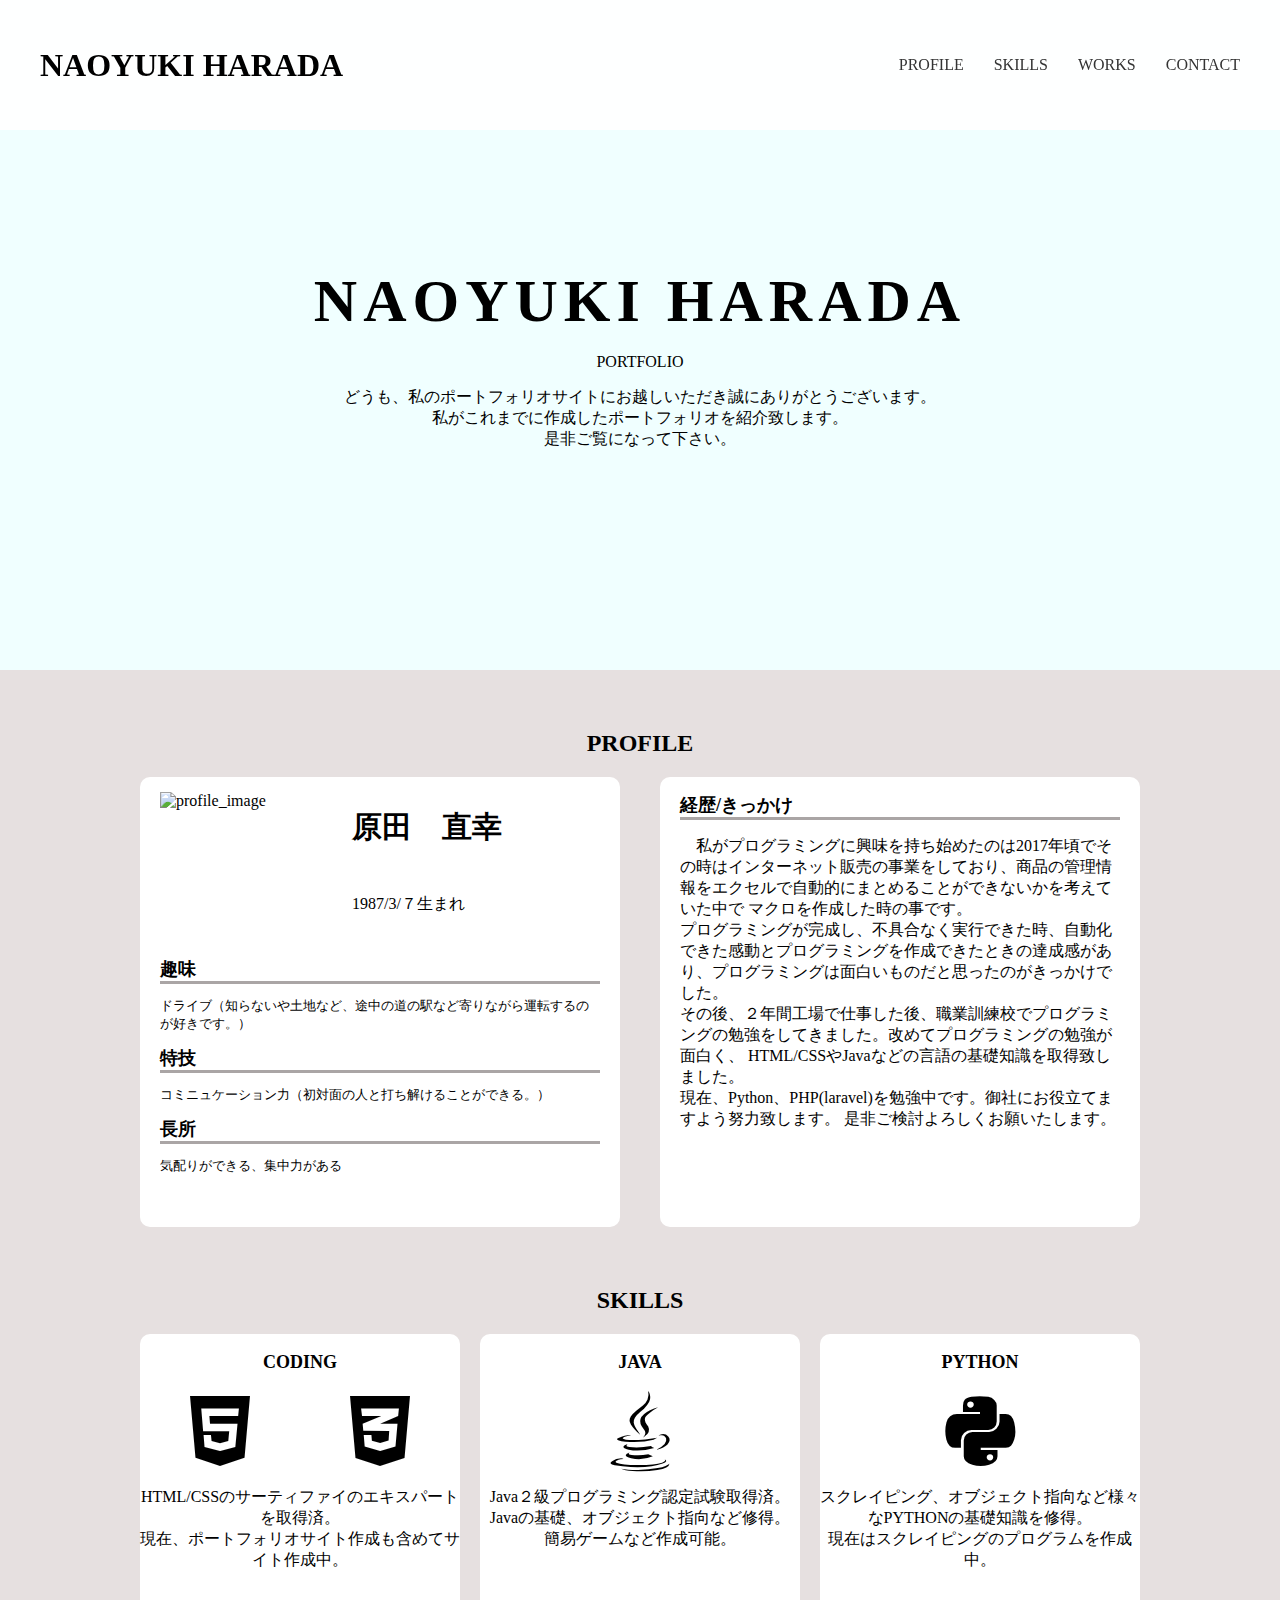
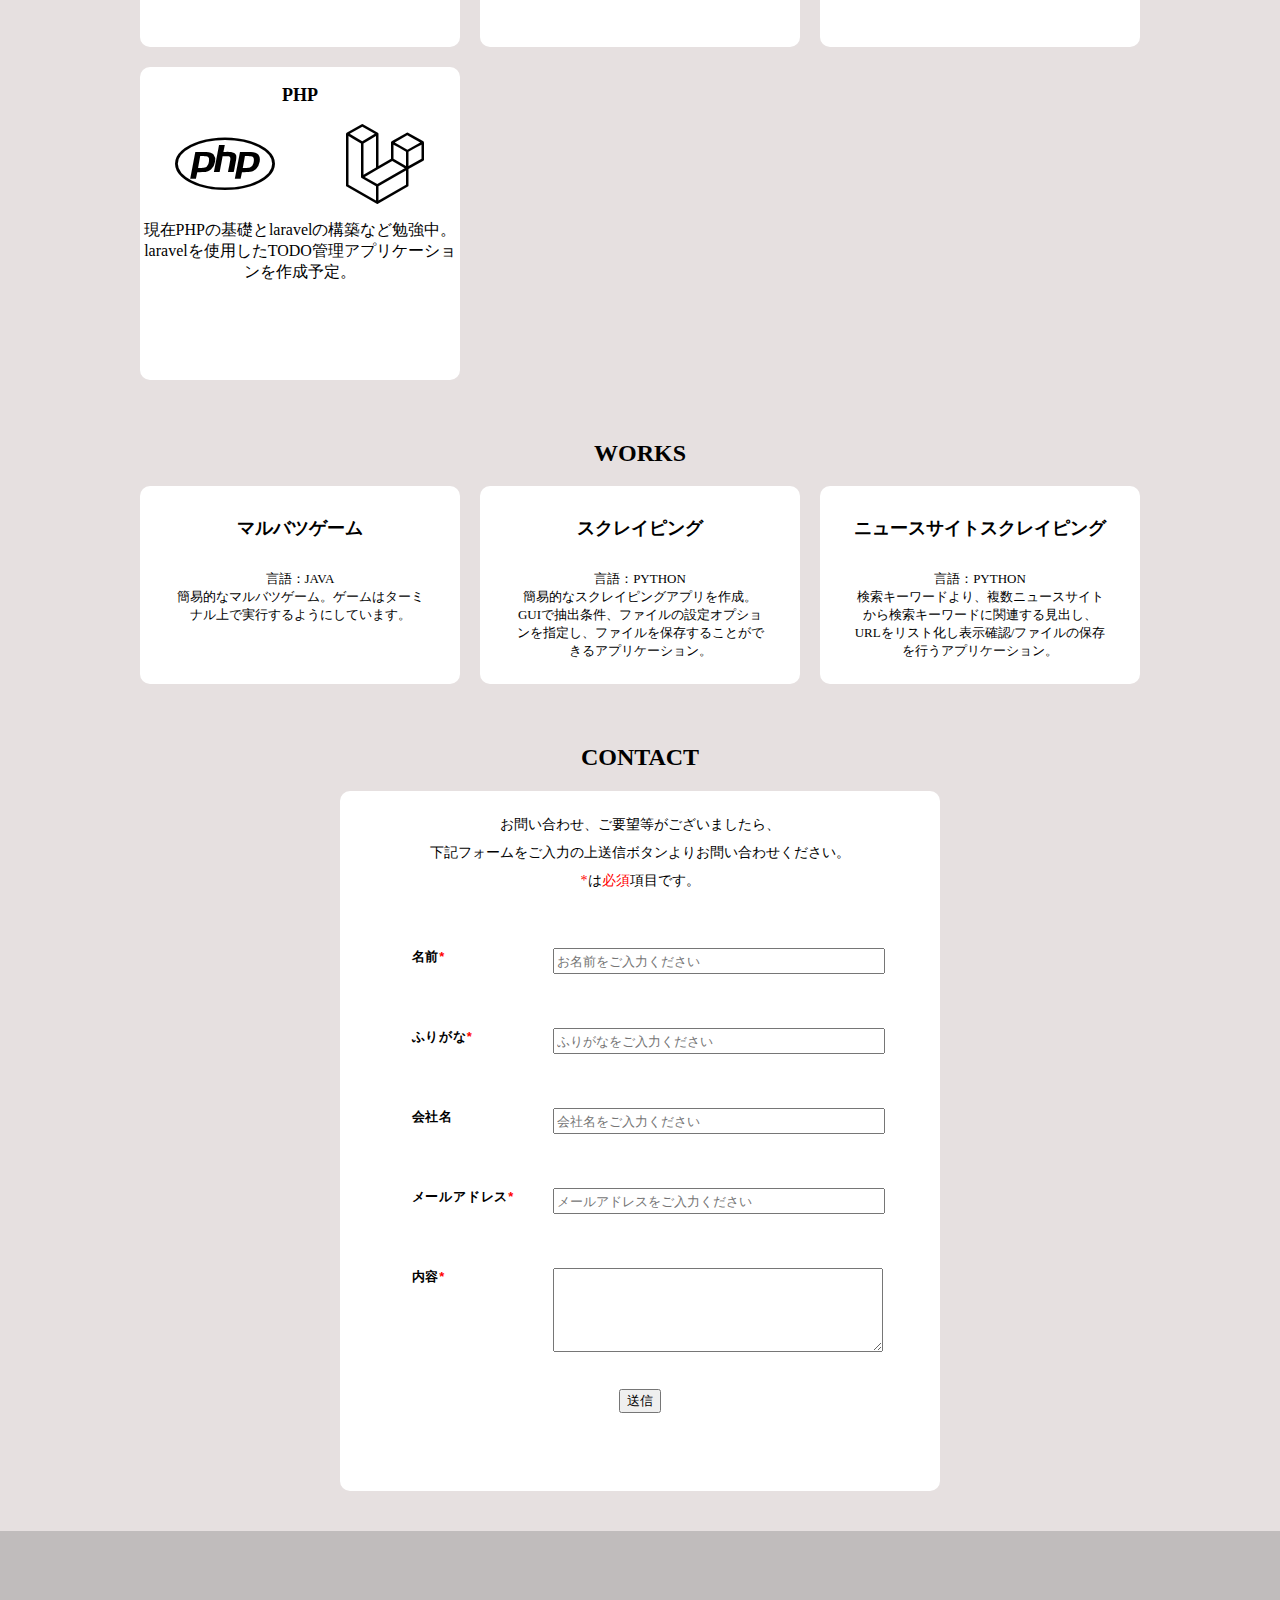
==== index.html @ 28e5f200 "first commit" ====
<!DOCTYPE html>
<html>
<head>
    <meta charset="utf-8">
    <meta name="viewport" content="width=device-width,initial-scale=1">
    <title>NOYUKI HARADA's PORTFOLIO</title>
    <link href="style.css" media="all" rel="stylesheet" type="text/css" />
    <link rel="stylesheet" href="https://use.fontawesome.com/releases/v5.12.1/css/all.css">

</head>
<body>


    <header>
        <a href="#main"><h1>NAOYUKI HARADA</h1></a>
        <nav>
            <ul class="header_nav_list">
                <li><a href="#profile">PROFILE</a></li>
                <li><a href="#skills">SKILLS</a></li>
                <li><a href="#works">WORKS</a></li>
                <li><a href="#contact">CONTACT</a></li>
            </ul>
        </nav>
    </header>



    <div class="main" id="main">
        <div class="main_visual testA">
            <div class="main_visual_inner">
            <p class="mv_title">NAOYUKI HARADA</p>
            <p class="mv_sub_title">PORTFOLIO</p>
            <p>どうも、私のポートフォリオサイトにお越しいただき誠にありがとうございます。<br>
                私がこれまでに作成したポートフォリオを紹介致します。<br>
                是非ご覧になって下さい。</p>
            </div>
        </div>
        <div class="sub_main">

            <!-- PROFILE -->
            <div class="profile mg_t80" id="profile">
                <h2 class="h2_center">PROFILE</h2>
                <div class="profile_inner">
                    <div class="profileL">
                        <div class="img_inner">
                            <img src="" alt="profile_image" class="profile_img">
                            <p class="name">原田　直幸</p>
                            <p class="date_birth">1987/3/７生まれ</p>
                        </div>
                        <ul>
                            <li class="profile_list">趣味</li>
                            <p>ドライブ（知らないや土地など、途中の道の駅など寄りながら運転するのが好きです。）</p>
                            <li class="profile_list">特技</li>
                            <p>コミニュケーション力（初対面の人と打ち解けることができる。）</p>
                            <li class="profile_list">長所</li>
                            <p>気配りができる、集中力がある</p>
                        </ul>
                    </div>
                    <div class="profileR">
                        <ul class="pfofile">
                            <li class="profile_list">経歴/きっかけ</li>
                            <p>　私がプログラミングに興味を持ち始めたのは2017年頃でその時はインターネット販売の事業をしており、商品の管理情報をエクセルで自動的にまとめることができないかを考えていた中で
                                マクロを作成した時の事です。<br>
                                プログラミングが完成し、不具合なく実行できた時、自動化できた感動とプログラミングを作成できたときの達成感があり、プログラミングは面白いものだと思ったのがきっかけでした。<br>
                                その後、２年間工場で仕事した後、職業訓練校でプログラミングの勉強をしてきました。改めてプログラミングの勉強が面白く、
                                HTML/CSSやJavaなどの言語の基礎知識を取得致しました。<br>
                                現在、Python、PHP(laravel)を勉強中です。御社にお役立てますよう努力致します。
                                是非ご検討よろしくお願いたします。</p>
                            
                        </ul>
                    </div>
                </div>
            </div>


            <!-- SKILLS -->
            <div class="skills mg_t80" id="skills">
                <h2 class="h2_center">SKILLS</h2>
                <div class="skills_inner">
                    <div>
                        <p>CODING</p>
                        <span class="icon_wrap">
                            <i class="fab fa-html5 fa-5x"></i>
                            <i class="fab fa-css3-alt fa-5x"></i>
                        </span>
                        <p>HTML/CSSのサーティファイのエキスパートを取得済。<br>
                            現在、ポートフォリオサイト作成も含めてサイト作成中。</p>
                    </div>
                    <div>
                        <p>JAVA</p>
                        <span class="icon_wrap">
                            <i class="fab fa-java fa-5x"></i>
                        </span>
                        <p>Java２級プログラミング認定試験取得済。Javaの基礎、オブジェクト指向など修得。<br>
                            簡易ゲームなど作成可能。</p>
                    </div>
                    <div>
                        <p>PYTHON</p>
                        <span class="icon_wrap">
                            <i class="fab fa-python fa-5x"></i>
                        </span>
                        <p>スクレイピング、オブジェクト指向など様々なPYTHONの基礎知識を修得。<br>
                            現在はスクレイピングのプログラムを作成中。</p>
                    </div>
                    <div>
                        <p>PHP</p>
                        <span class="icon_wrap">
                            <i class="fab fa-php fa-5x"></i>
                            <i class="fab fa-laravel fa-5x"></i>
                        </span>
                        <p>現在PHPの基礎とlaravelの構築など勉強中。<br>laravelを使用したTODO管理アプリケーションを作成予定。</p>
                    </div>
                </div>
            </div>


            <!-- WORKS -->
            <div class="works mg_t80" id="works">
                <h2 class="h2_center">WORKS</h2>
                <div class="works_inner">
                    <a href="./work_marubatu.html">
                        <div class="works_div">
                            <p class="works_title">マルバツゲーム</p>
                            <p class="works_description">言語：JAVA<br>
                                簡易的なマルバツゲーム。ゲームはターミナル上で実行するようにしています。</p>
                        </div>
                    </a>
                    <a href="./work_scraipe.html">
                        <div class="works_div">
                            <p class="works_title">スクレイピング</p>
                            <p class="works_description">言語：PYTHON<br>
                                簡易的なスクレイピングアプリを作成。GUIで抽出条件、ファイルの設定オプションを指定し、ファイルを保存することができるアプリケーション。</p>
                        </div>
                    </a>
                    <a href="./work_scraipeNews.html">
                        <div class="works_div">
                            <p class="works_title">ニュースサイトスクレイピング</p>
                            <p class="works_description">言語：PYTHON<br>
                                検索キーワードより、複数ニュースサイトから検索キーワードに関連する見出し、URLをリスト化し表示確認/ファイルの保存を行うアプリケーション。</p>
                        </div>
                    </a>
                    <!-- <a href="">
                        <div class="works_div">
                            <p class="works_title">オセロゲーム</p>
                        </div>
                    </a>
                    <a href="">
                        <div class="works_div">
                            <p class="works_title">TODO/スケジュールwebアプリケーション</p>
                            <p class="works_description"></p>
                        </div>
                    </a> -->
                </div>
            </div>


            <!-- CONTACT -->
            <div class="contact mg_t80" id="contact">
                <h2 class="h2_center">CONTACT</h2>
                <div class="contact_inner">
                    <p class="contact-message">お問い合わせ、ご要望等がございましたら、<br>下記フォームをご入力の上送信ボタンよりお問い合わせください。<br>
                        <span class="message-notice"><span class="essential">*</span>は<span class="essential">必須</span>項目です。</span></p>
                    
         
                    <form action="/form.php" method="post">
                        <table class="contact_table">
                            <tr class="table-list">
                                <th><label for="name">名前<span class="essential">*</span></label></th>
                                <td><input type="text" id="name" name="name" placeholder="お名前をご入力ください"></td>
                            </tr>
                            <tr class="table-list">
                                <th><label for="name">ふりがな<span class="essential">*</span></label></th>
                                <td><input type="text" id="name" name="name" placeholder="ふりがなをご入力ください"></td>
                            </tr>
                            <tr class="table-list">
                                <th><label for="name">会社名</label></th>
                                <td><input type="text" id="name" name="name" placeholder="会社名をご入力ください"></td>
                            </tr>
                            <tr class="table-list">
                                <th><label for="email">メールアドレス<span class="essential">*</span></label></th>
                                <td><input type="mail" id="email" name="email" placeholder="メールアドレスをご入力ください"></td>
                            </tr>
                            <tr class="table-list">
                                <th><label for="message">内容<span class="essential">*</span></label></th>
                                <td><textarea name="message" id="message"></textarea></td>
                            </tr>
                        </table>

                        <input type="submit" value="送信" class="submit-button">

                    
                    </form>
    
                </div>
            </div>


        </div>
    </div>
    <footer>
        

    </footer>
  <script src="https://ajax.googleapis.com/ajax/libs/jquery/3.5.1/jquery.min.js"></script>
  <script type='text/javascript' src="js/script.js"></script>
</body>
</html>
---- style.css ----
ul,
li {
  list-style: none;
}
.mg_t80{
    margin-top: 80px;
}
.mg_t160{
    margin-top: 160px;
}
.h2_center{
    text-align: center;
}
.inner{
    display: flex;
    justify-content: space-between;
}
a {
    transition: opacity .3s;
    text-decoration: none;
    color: black;
  }
.border-div{
    border: 1px solid #aaa5a5;
}
.bod-rad10{
    border-radius: 10px;
}
/* .mg_t40:nth-of-type(even){
    background-color: #f7f7f7;
} */

/*--------------------------------
 レイアウト
---------------------------------*/
html{
    width: 100%;
}


body{
    width: 100%;
    box-sizing: border-box;
    /* width: 1280px; */
    margin: 0 auto;
    background-color: #e6e0e0;
}
.main{
    width: 100%;
}
.sub_main{
    /* box-sizing: border-box; */
    width: 1000px;
    margin: 0 auto;
}
#profile{
    display: block;
    padding-top: 120px;
    margin-top: -80px;
}
#skills{
    display: block;
    padding-top: 120px;
    margin-top: -80px;
}
#works{
    display: block;
    padding-top: 120px;
    margin-top: -80px;
}
#contact{
    display: block;
    padding-top: 120px;
    margin-top: -80px;
}
#work{
    display: block;
    padding-top: 300px;
    margin-top: -160px;
}
/*--------------------------------
 見出し
---------------------------------*/


/*--------------------------------
ヘッダー
---------------------------------*/
.header_nav_list {
    display: flex;
    justify-content: space-between;
    padding: 0;
}
.header_nav_list li{
    padding-left: 30px;
}
.header_nav_list li:first-of-type{
    padding-left: 0px;
}
.header_nav_list li a{
    transition: .3s;
    color: #333;
}
header{
    position: fixed;
    top: 0;
    background: rgba(255,255,255,0.9);
    /* width: 1280px; */
    width: 100%;
    box-sizing: border-box;
    height: 130px;
    padding: 20px 40px;
    display: flex;
    align-items: center;
    justify-content: space-between;
}

/*--------------------------------
フッター
---------------------------------*/
footer{
    width: 100%;
    margin-top: 40px;
    height: 130px;
    background-color: rgb(192, 188, 188);
}



/*--------------------------------
 メインビジュアル
---------------------------------*/
.main_visual{
    width: 100%;
    height: 670px;
    display: flex;
    align-items: center;
    justify-content: center;
    text-align: center;
    background-color: azure;
}
.mv_title {
    font-size: 60px;
    font-weight: bold;
    line-height: 1.2;
    margin-bottom: 5px;
    letter-spacing: .1em;
  }
.mv_subtitle {
    font-size: 20px;
    font-weight: bold;
    line-height: 1;
    margin-bottom: 40px;
    letter-spacing: .08em;
}
.main-visual-inner {
    padding: 0 40px;
}


/*--------------------------------
 profile
---------------------------------*/

.profile_inner{
    display: flex;
    justify-content: space-between;
}
.profileL,.profileR{
    width: 48%;
    height: 450px;
    border-radius: 10px;
    background-color: #ffff;
}
.img_inner{
    width: 100%;
    height: 40%;
    margin: 0;
    display: flex;
    flex-direction: column;
    flex-wrap: wrap;
}
.name{
    font-size: 30px;
    font-weight: bold;

}
.img_inner p{
    width: 70%;
}
.profile_img{
    display: block;
    margin: 15px 0 0 20px;
    width: 40%;
    height: 100%;
}
.profileR ul{
    padding: 0 20px;
}
.profileL ul{
    padding: 0 20px;
    margin: 0;
}
.profile_list{
    border-bottom: solid #aaa5a5;
    font-weight: bold;
    font-size: large;
}
.profileL ul p{
    font-size: small;
}


/*--------------------------------
 SKILLS
---------------------------------*/
.skills_inner{
    display: flex;
    flex-wrap: wrap;
    justify-content: space-between;
}
.skills_inner div{
    width: 32%;
    height: 313px;
    background-color: #ffff;
    border-radius: 10px;

}
.skills_inner div:nth-of-type(4n){
    margin-top: 20px;
}

.skills_inner div p,span{
    text-align: center;
}
.skills_inner div p:first-of-type{
    font-size: large;
    font-weight: bold;
}

.icon_wrap{
    width: 100%;
    display: flex;
    justify-content: center;
    justify-content: space-around;
}




/*--------------------------------
 WORKS
---------------------------------*/
.works_inner{
    display: flex;
    /* justify-content: space-between; */
    box-sizing: border-box;
    flex-wrap: wrap;
    flex-direction: row;
    width: 100%;
    /* height: 450px; div２段 */
     height: 198px;　/*div1段 */
}
.works_div{
    display: inline-block;
    width: 100%;
    height: 100%;
    background-color: #ffff;
    border-radius: 10px;
}
.works_inner a:not(:nth-of-type(3n)){
    margin-right: 20px;
}
.works_div p{
    text-align: center;
}
.works_title{
    font-weight: bold;
    font-size: large;
    margin: 30px auto;
}
.works_description{
    font-size: small;
    width: 80%;
    margin: auto;
}
.works_inner a:hover{/* マウスオーバー時に色変更*/
    opacity: 0.5;
    background-color: #000000;
}
.works_inner a {
    /* display: block; */
    width: 32%;
    height: 198px;
}

/*--------------------------------
 CONTACT
---------------------------------*/
.contact_inner{
    width: 600px;
    height: 700px;
    margin: auto;
    background-color: #ffff;
    border-radius: 10px;

}
.contact-message {
    text-align: center;
    font-size: 14px;
    line-height: 2;
    margin-bottom: 50px;
    padding-top: 20px;
}
table{
    margin: auto;
    width: 100%;
    box-sizing: border-box;
}

.essential{
    color: red;
}
.table-list {
    display: flex;
    justify-content: space-between;
    font-family: 'Noto Sans JP', sans-serif;
    letter-spacing: 0.05em;
    width: 80%;
    margin: 0 auto;
}
.table-list:not(:last-of-type){
    margin-bottom: 40px;
}
.table-list:last-of-type{
    height: 80px;
}
/* .table-list:not(:first-of-type){
    border-top: solid gray;

} */


.table-list th {
    font-size: 13px;
    font-weight: bold;
    width: 30%;
    text-align: left;
    padding-left: 10px;
}
.table-list td{
    width: 70%;
    height: 40px;
    box-sizing: border-box;
}
.table-list:last-of-type td{
    width: 70%;
    height: 80px;
    box-sizing: border-box;
}
input:not([type="submit"]){
    width: 100%;
    height: 20px;
}
textarea{
    width: 100%;
    height: 100%;
}
.submit-button{
    display: block;
    margin: 40px auto 0 auto;
}


/*WORK
----------------------------------------------------*/

.work_inner{
    display: flex;
    justify-content: space-between;
}
.workL,.workR{
    width: 48%;
    height: 450px;
    border-radius: 10px;
    background-color: #ffff;
}
.name{
    font-size: 30px;
    font-weight: bold;
}
.img_inner p{
    width: 70%;
}
.workR ul{
    padding: 0 20px;
}
.workL ul{
    padding: 0 20px;
}
.work_list{
    border-bottom: solid #aaa5a5;
    font-weight: bold;
    /* font-size: large; */
}
.code_link_img{
    width: 100%;
    height: auto;
    margin-top: 30px;
}
.profile .code_link_img:hover{/* マウスオーバー時に色変更*/
    opacity: 0.8;
}
.profile a{
    display: inline-block;
    width: 100%;
    height: 100%;
    text-decoration: underline;

}
.workL ul p{
    font-size: small;
}



/*media Queries 767
----------------------------------------------------*/
@media screen and (max-width: 1000px) {
    html{
        width: 1000px;
    }






/*media Queries 767
----------------------------------------------------*/
@media screen and (max-width: 480px) {
    /* 見出し */

    /* レイアウト */
    html{
        width: 480px;
    }
    body{
        box-sizing: border-box;
        width: 480px;
        margin: 0 auto;
    }
    .sub_main{
        box-sizing: border-box;
        width: 400px;
        margin: 0 auto;
    }

    /* ヘッダー */
    header{
        display: block;
        width: 100%;
        height: 90px;
    }
    header h1{
        font-size: 10px;
        margin: 0;
    }
    .header_nav_list{
        padding: 0;
    }
    .header_nav_list li:first-of-type{
        padding-left: 0;
    }
    /*  メインビジュアル */

    /* profile */
    .profile_inner{
        display: block;
    }
    .profileL{
        width: 100%;
        height: 500px;
        margin-bottom: 15px;
    }
    .profileR{
        width: 100%;
        height: 650px;
        margin-bottom: 15px;
    }
    .name{
        font-size: 25px;
    }
    .profileR ul{
        padding-top: 10px;
    }



    /* skills */
    .skills_inner{
        display: block;
    }
    .skills_inner div{
        width: 100%;
        margin-bottom: 15px;
    }


    /* works */
    .works_inner{
        height: 660px;
        display: block;

    }
    .works_div{
        width: 100%;
        height: 210px;
        margin-bottom: 15px;
    }

    /* contact */
    .contact_inner{
        width: 100%;
        height: 700px;
        margin: auto;
    }
    .table-list{
        display: flex;
        flex-direction: column;
        margin-bottom: 0px;
    }
    .table-list td{
        width: 100%;
    }
    .table-list:last-of-type td{
        width: 100%;
        height: 80px;
        box-sizing: border-box;
    }
    .table-list th {
        width: 100%;
        padding-left: 0;
    }
    .table-list:not(:last-of-type){
        margin-bottom: 10px;
    }

    /* profile */
    .work_inner{
        display: block;
    }
    .workL{
        padding-top: 10px;
        width: 100%;
        height: 550px;
        margin-bottom: 15px;
    }
    .workR{
        width: 100%;
        height: 350px;
        margin-bottom: 15px;
    }
    .name{
        font-size: 25px;
    }
    .workR ul{
        padding-top: 10px;
    }

    
}
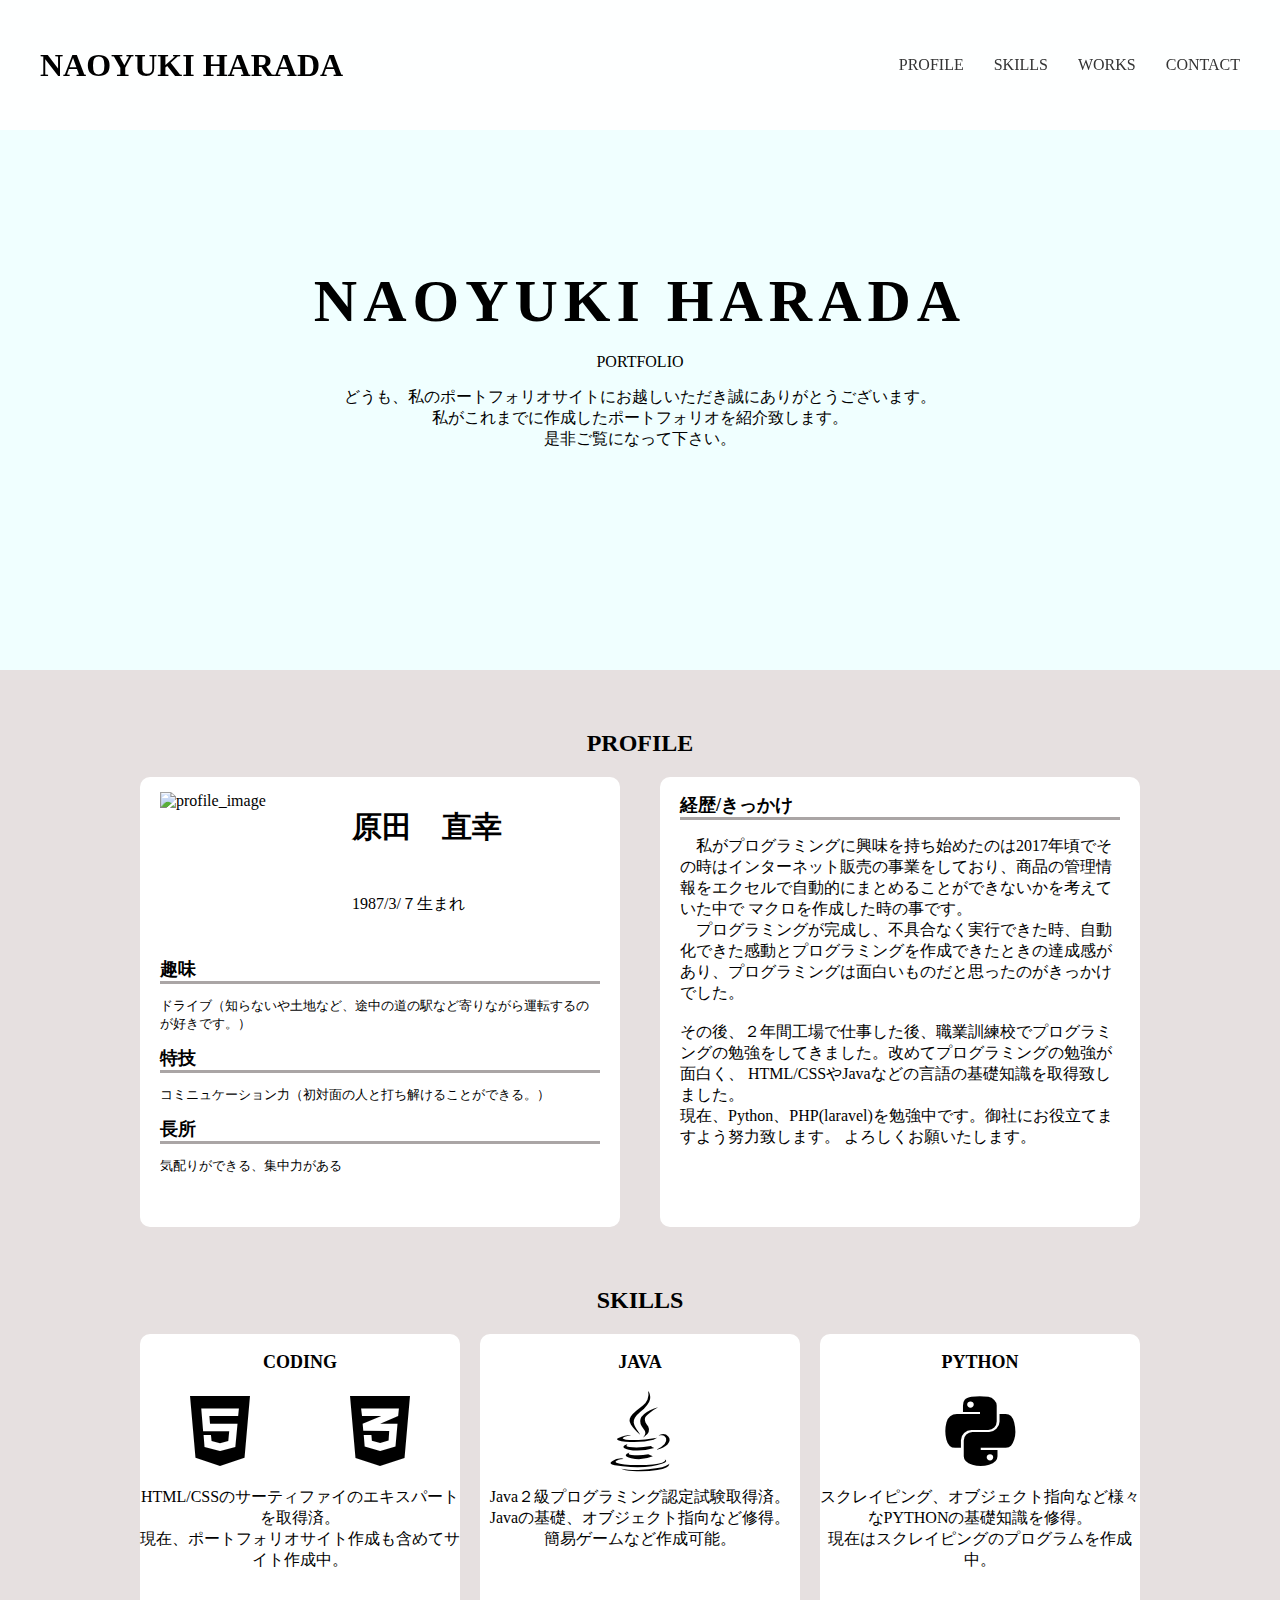
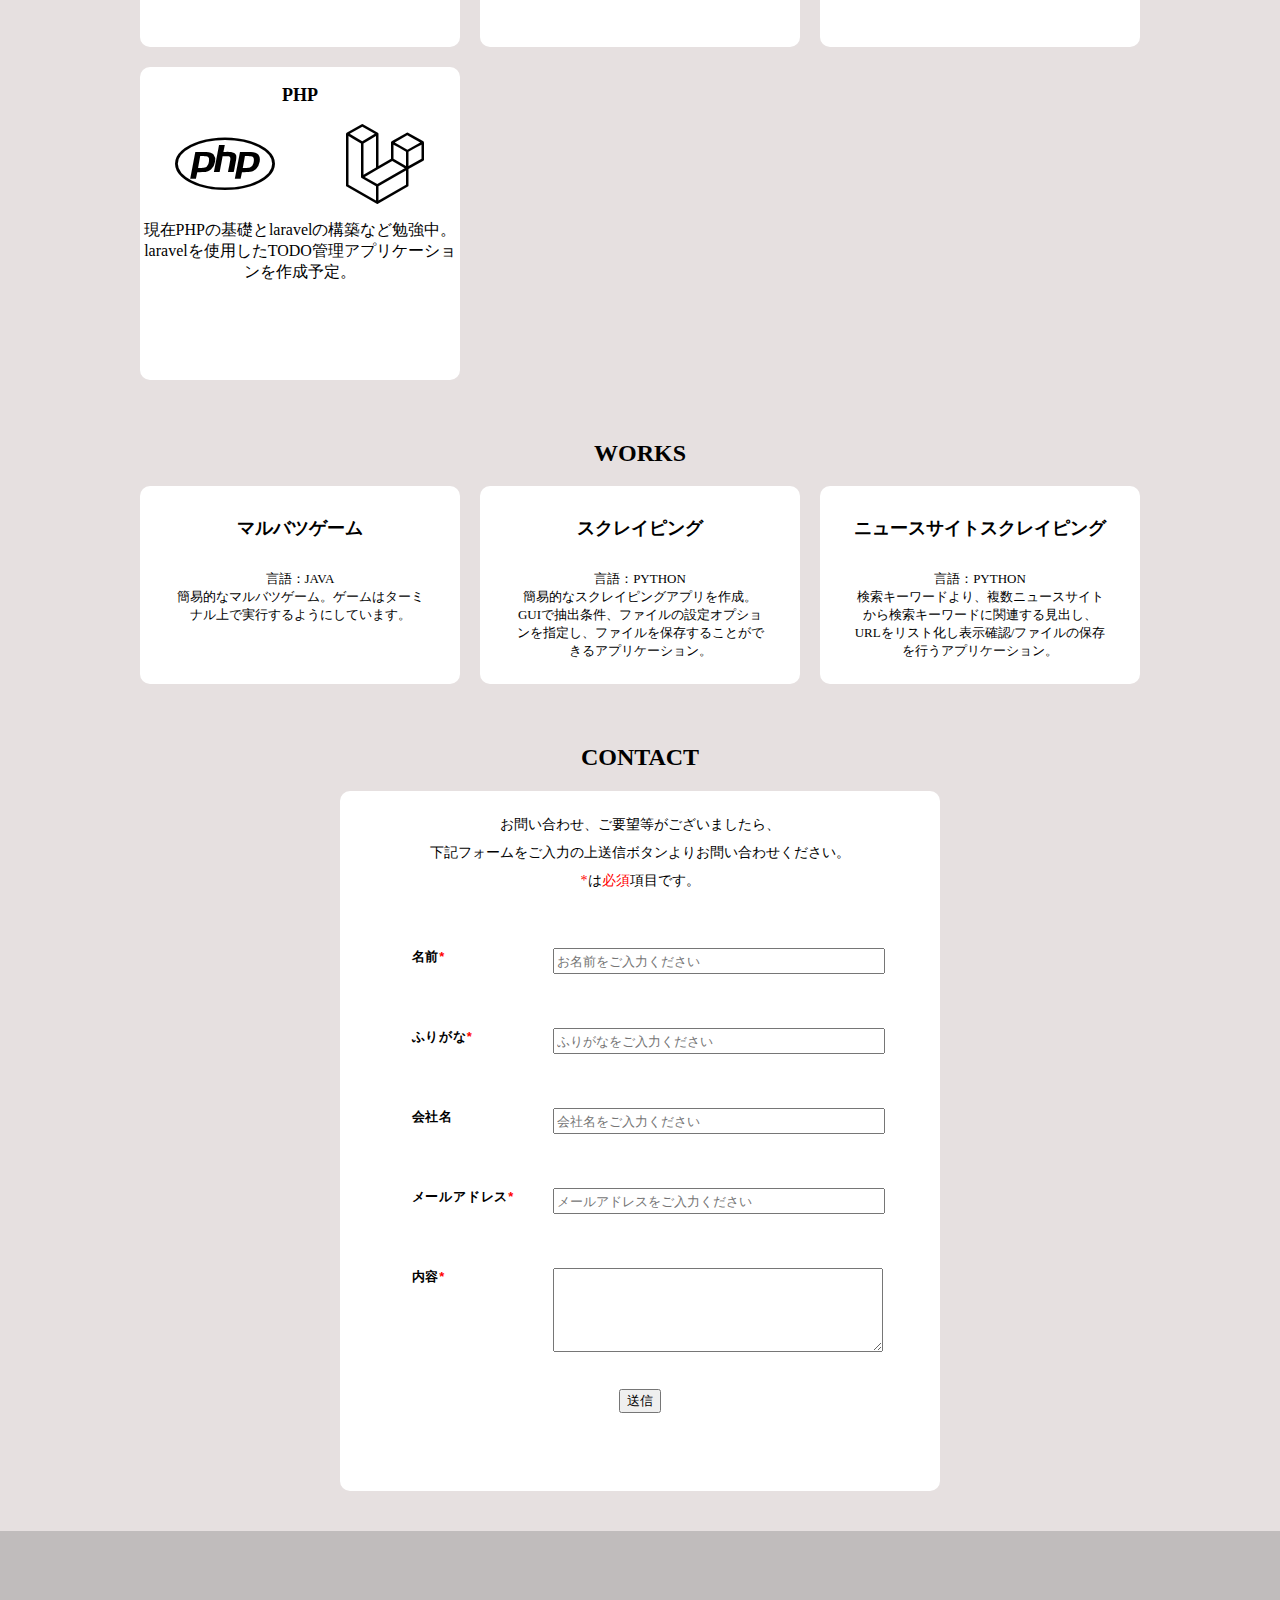
==== commit 3184ec70: "Update index.html" ====
--- a/index.html
+++ b/index.html
@@ -61,11 +61,11 @@
                             <li class="profile_list">経歴/きっかけ</li>
                             <p>　私がプログラミングに興味を持ち始めたのは2017年頃でその時はインターネット販売の事業をしており、商品の管理情報をエクセルで自動的にまとめることができないかを考えていた中で
                                 マクロを作成した時の事です。<br>
-                                プログラミングが完成し、不具合なく実行できた時、自動化できた感動とプログラミングを作成できたときの達成感があり、プログラミングは面白いものだと思ったのがきっかけでした。<br>
+                                　プログラミングが完成し、不具合なく実行できた時、自動化できた感動とプログラミングを作成できたときの達成感があり、プログラミングは面白いものだと思ったのがきっかけでした。<br><br>
                                 その後、２年間工場で仕事した後、職業訓練校でプログラミングの勉強をしてきました。改めてプログラミングの勉強が面白く、
                                 HTML/CSSやJavaなどの言語の基礎知識を取得致しました。<br>
                                 現在、Python、PHP(laravel)を勉強中です。御社にお役立てますよう努力致します。
-                                是非ご検討よろしくお願いたします。</p>
+                                よろしくお願いたします。</p>
                             
                         </ul>
                     </div>
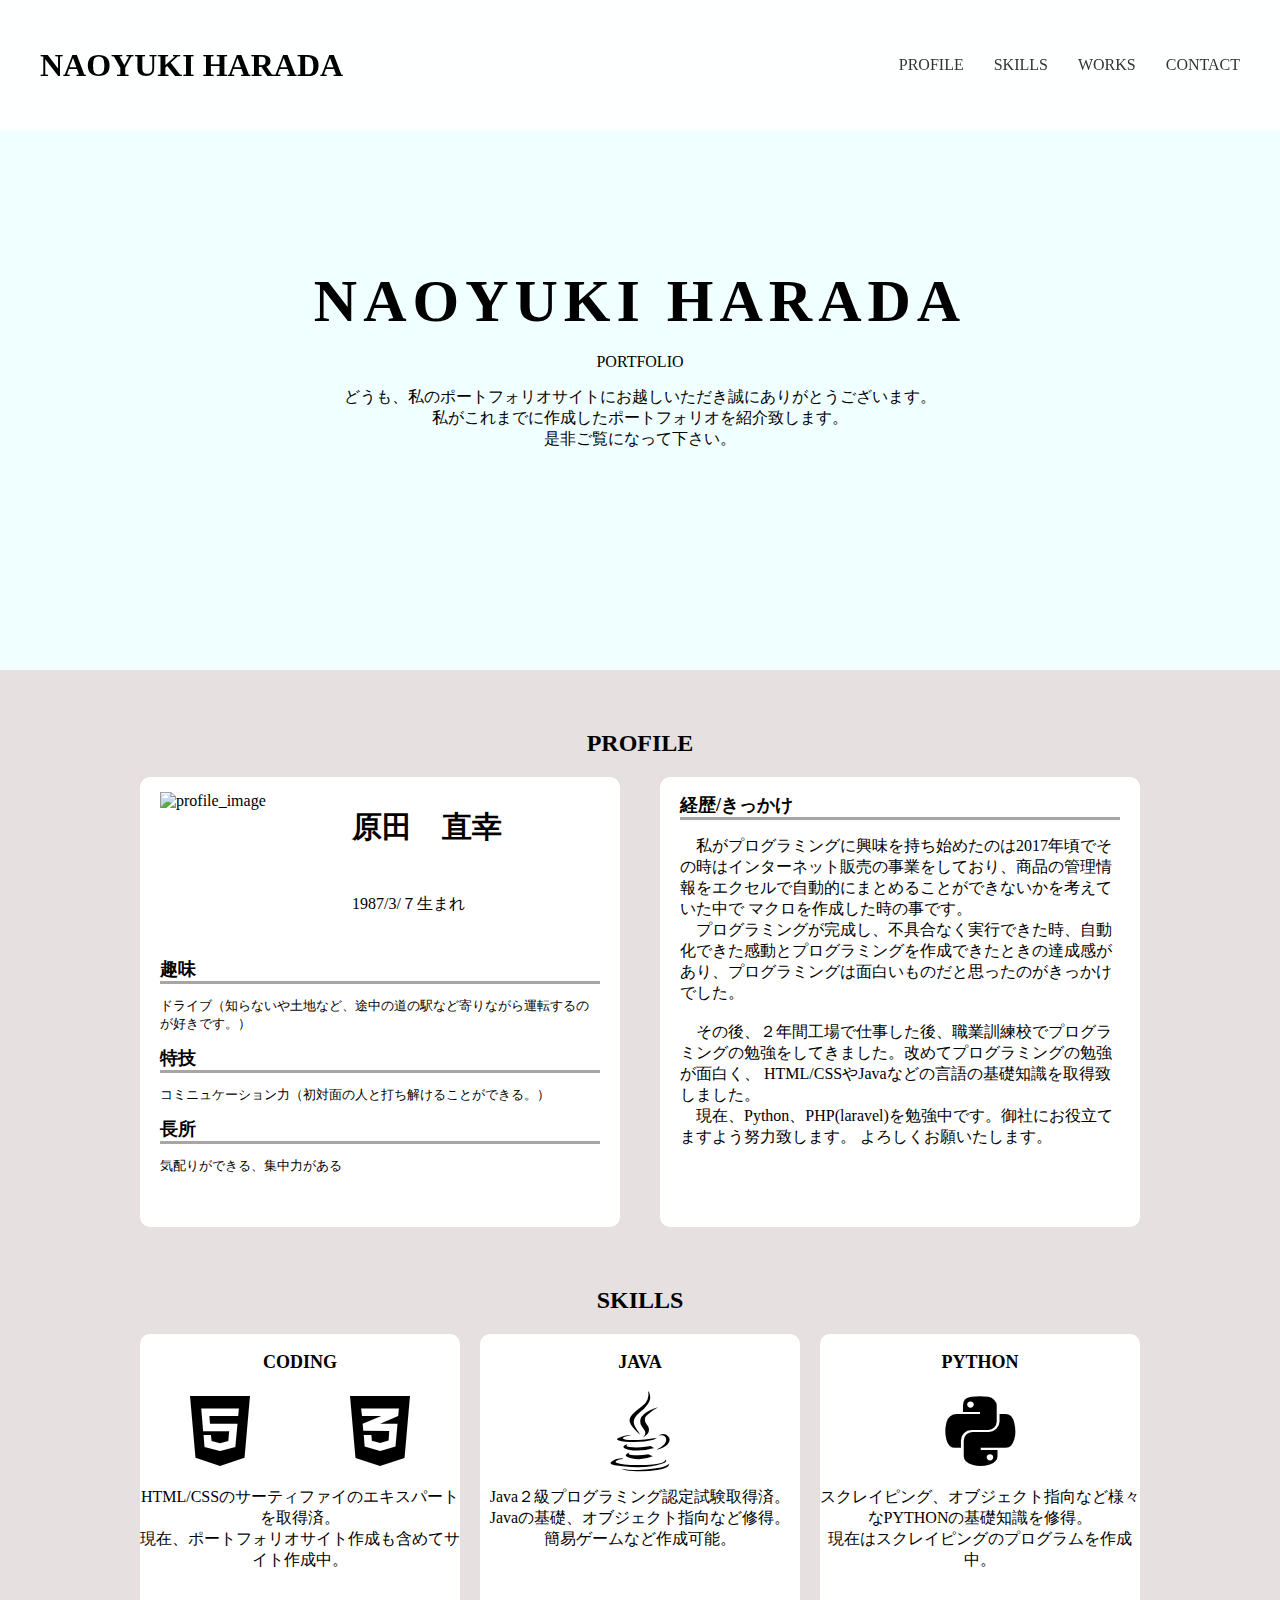
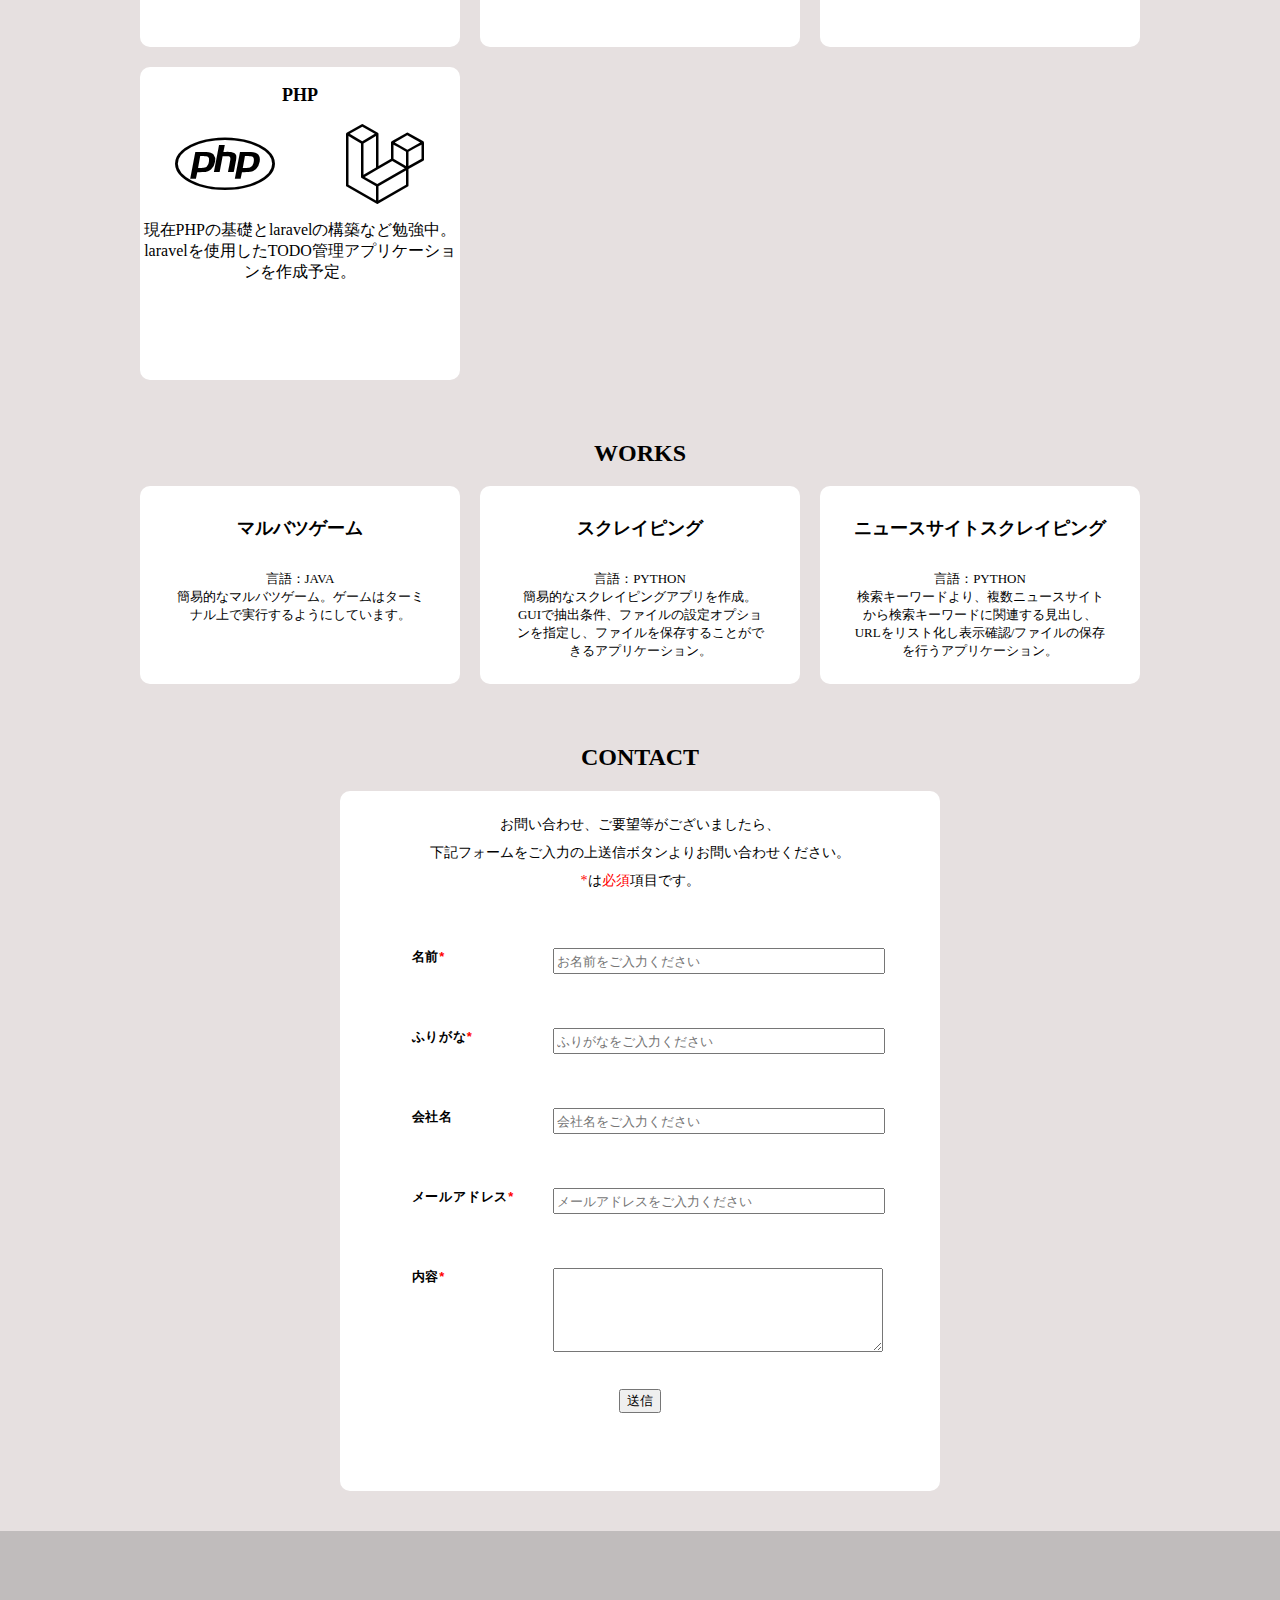
==== commit 05d039b7: "Update index.html" ====
--- a/index.html
+++ b/index.html
@@ -62,9 +62,9 @@
                             <p>　私がプログラミングに興味を持ち始めたのは2017年頃でその時はインターネット販売の事業をしており、商品の管理情報をエクセルで自動的にまとめることができないかを考えていた中で
                                 マクロを作成した時の事です。<br>
                                 　プログラミングが完成し、不具合なく実行できた時、自動化できた感動とプログラミングを作成できたときの達成感があり、プログラミングは面白いものだと思ったのがきっかけでした。<br><br>
-                                その後、２年間工場で仕事した後、職業訓練校でプログラミングの勉強をしてきました。改めてプログラミングの勉強が面白く、
+                                　その後、２年間工場で仕事した後、職業訓練校でプログラミングの勉強をしてきました。改めてプログラミングの勉強が面白く、
                                 HTML/CSSやJavaなどの言語の基礎知識を取得致しました。<br>
-                                現在、Python、PHP(laravel)を勉強中です。御社にお役立てますよう努力致します。
+                                　現在、Python、PHP(laravel)を勉強中です。御社にお役立てますよう努力致します。
                                 よろしくお願いたします。</p>
                             
                         </ul>
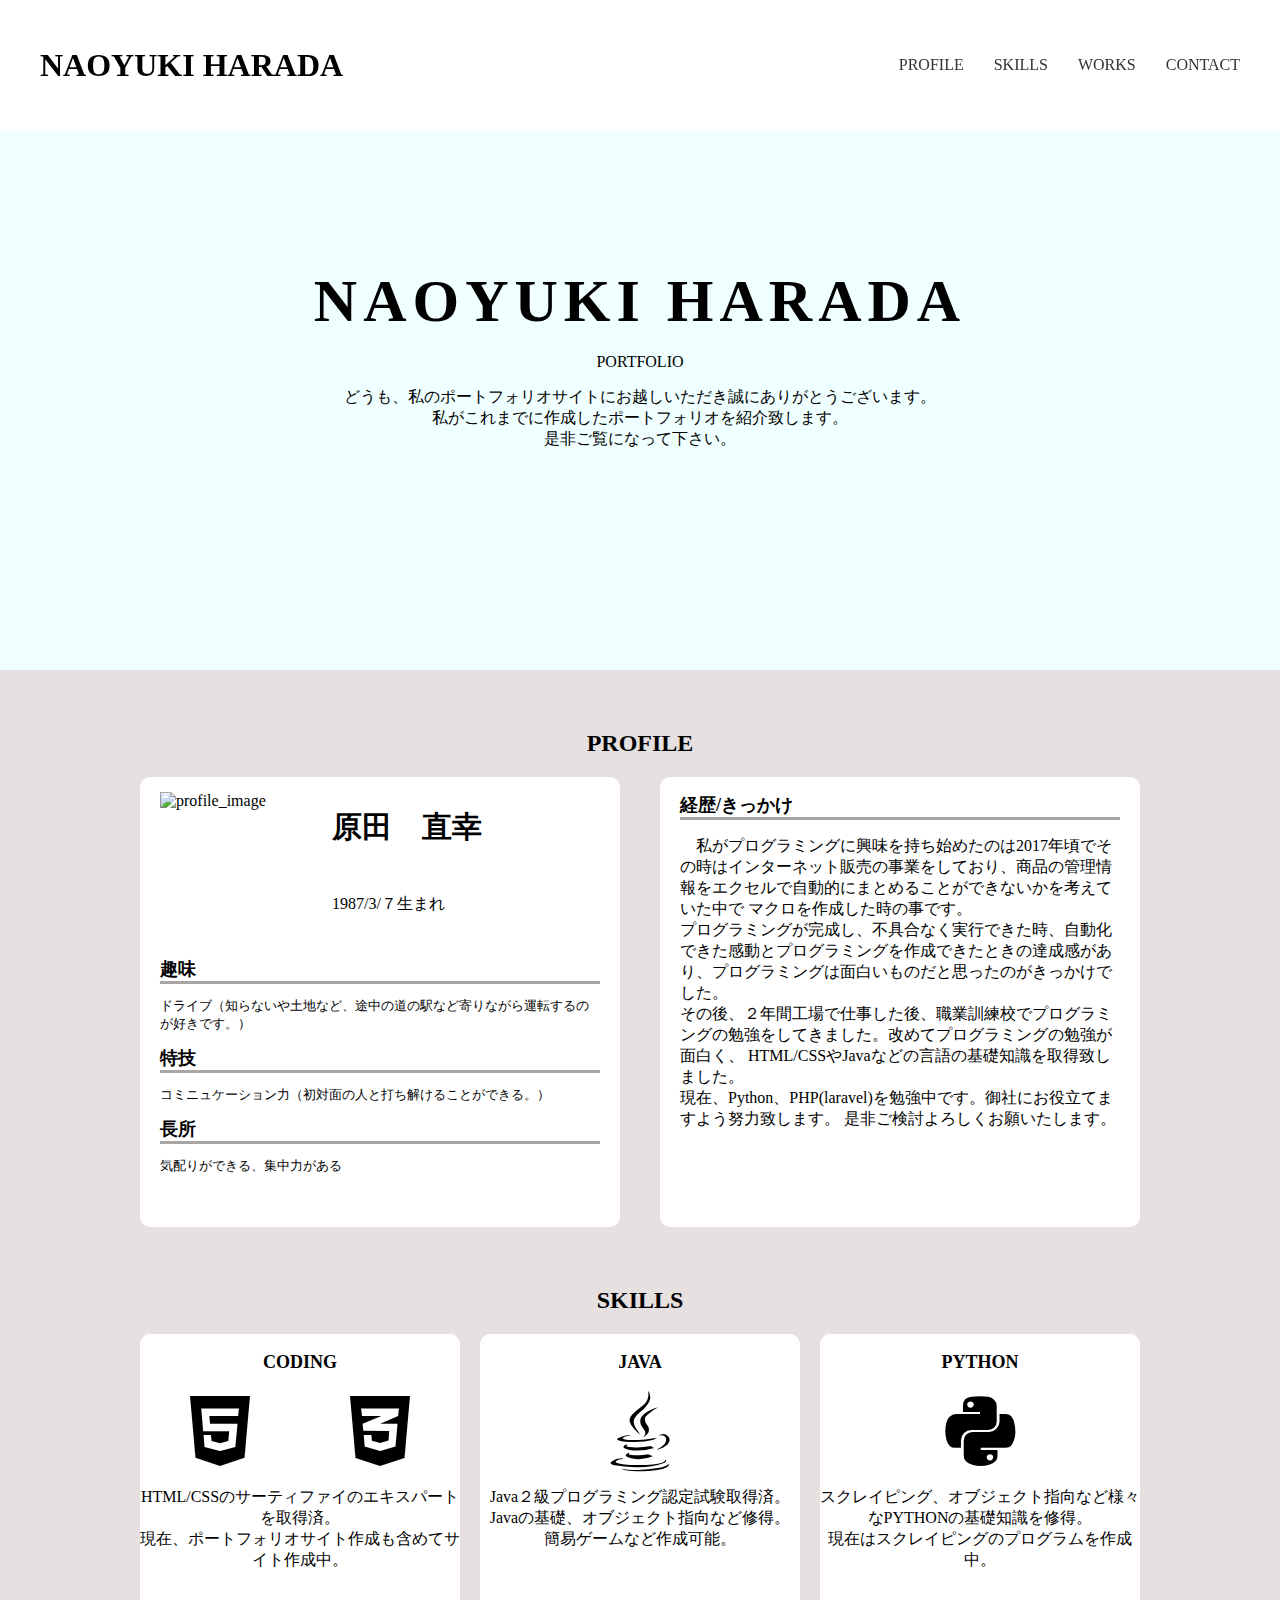
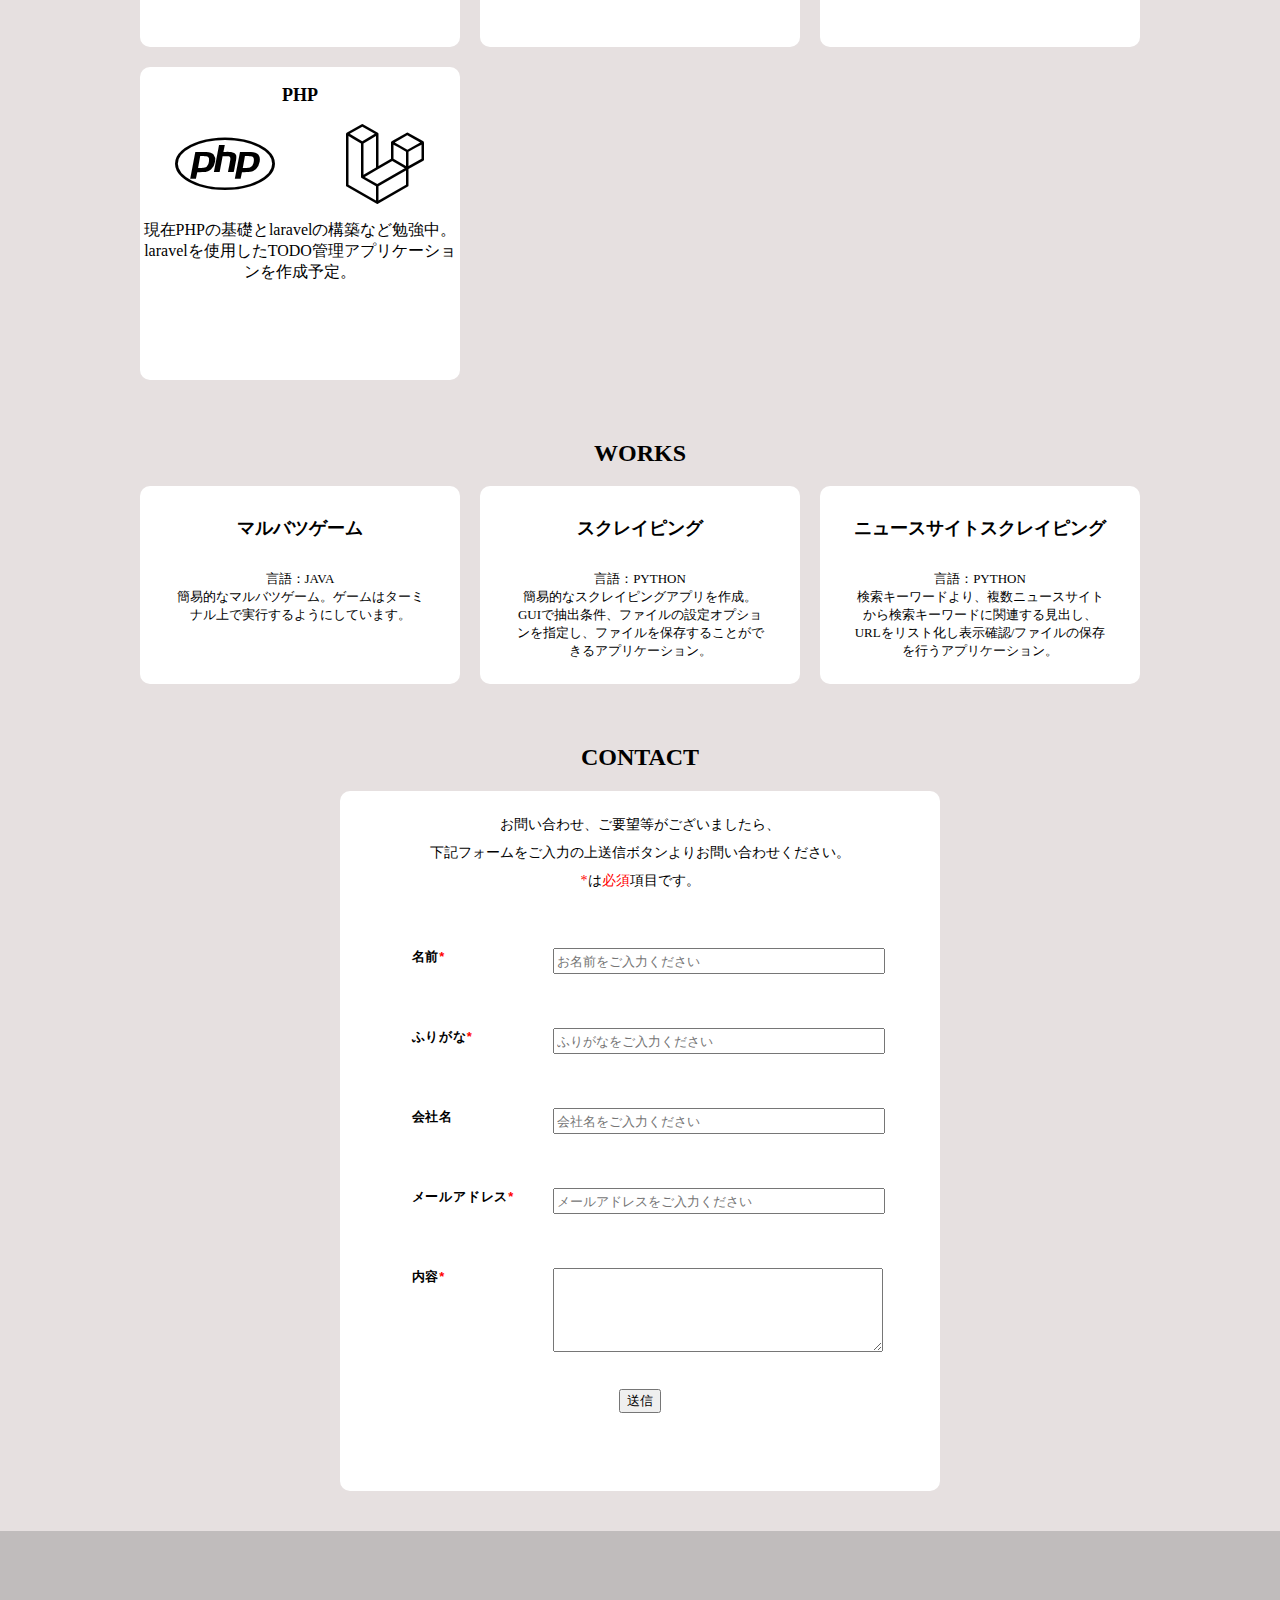
==== commit d55cca5d: "Add files via upload" ====
--- a/index.html
+++ b/index.html
@@ -61,11 +61,11 @@
                             <li class="profile_list">経歴/きっかけ</li>
                             <p>　私がプログラミングに興味を持ち始めたのは2017年頃でその時はインターネット販売の事業をしており、商品の管理情報をエクセルで自動的にまとめることができないかを考えていた中で
                                 マクロを作成した時の事です。<br>
-                                　プログラミングが完成し、不具合なく実行できた時、自動化できた感動とプログラミングを作成できたときの達成感があり、プログラミングは面白いものだと思ったのがきっかけでした。<br><br>
-                                　その後、２年間工場で仕事した後、職業訓練校でプログラミングの勉強をしてきました。改めてプログラミングの勉強が面白く、
+                                プログラミングが完成し、不具合なく実行できた時、自動化できた感動とプログラミングを作成できたときの達成感があり、プログラミングは面白いものだと思ったのがきっかけでした。<br>
+                                その後、２年間工場で仕事した後、職業訓練校でプログラミングの勉強をしてきました。改めてプログラミングの勉強が面白く、
                                 HTML/CSSやJavaなどの言語の基礎知識を取得致しました。<br>
-                                　現在、Python、PHP(laravel)を勉強中です。御社にお役立てますよう努力致します。
-                                よろしくお願いたします。</p>
+                                現在、Python、PHP(laravel)を勉強中です。御社にお役立てますよう努力致します。
+                                是非ご検討よろしくお願いたします。</p>
                             
                         </ul>
                     </div>
@@ -162,27 +162,27 @@
                         <span class="message-notice"><span class="essential">*</span>は<span class="essential">必須</span>項目です。</span></p>
                     
          
-                    <form action="/form.php" method="post">
+                    <form action="./contact.php" method="post">
                         <table class="contact_table">
                             <tr class="table-list">
                                 <th><label for="name">名前<span class="essential">*</span></label></th>
-                                <td><input type="text" id="name" name="name" placeholder="お名前をご入力ください"></td>
+                                <td><input type="text" id="name" name="name" placeholder="お名前をご入力ください" required></td>
                             </tr>
                             <tr class="table-list">
                                 <th><label for="name">ふりがな<span class="essential">*</span></label></th>
-                                <td><input type="text" id="name" name="name" placeholder="ふりがなをご入力ください"></td>
+                                <td><input type="text" id="huri" name="huri" placeholder="ふりがなをご入力ください" required></td>
                             </tr>
                             <tr class="table-list">
                                 <th><label for="name">会社名</label></th>
-                                <td><input type="text" id="name" name="name" placeholder="会社名をご入力ください"></td>
+                                <td><input type="text" id="kaisha" name="kaisha" placeholder="会社名をご入力ください"></td>
                             </tr>
                             <tr class="table-list">
                                 <th><label for="email">メールアドレス<span class="essential">*</span></label></th>
-                                <td><input type="mail" id="email" name="email" placeholder="メールアドレスをご入力ください"></td>
+                                <td><input type="mail" id="email" name="email" placeholder="メールアドレスをご入力ください" required></td>
                             </tr>
                             <tr class="table-list">
                                 <th><label for="message">内容<span class="essential">*</span></label></th>
-                                <td><textarea name="message" id="message"></textarea></td>
+                                <td><textarea name="message" id="message" required></textarea></td>
                             </tr>
                         </table>
 
--- a/style.css
+++ b/style.css
@@ -186,11 +186,13 @@
 
 }
 .img_inner p{
-    width: 70%;
+    width: 60%;
 }
 .profile_img{
     display: block;
-    margin: 15px 0 0 20px;
+    padding:  15px 0 0 20px;
+    box-sizing: border-box;
+    /* margin: 15px 0 0 20px; */
     width: 40%;
     height: 100%;
 }
@@ -390,7 +392,7 @@
     font-weight: bold;
 }
 .img_inner p{
-    width: 70%;
+    width: 60%;
 }
 .workR ul{
     padding: 0 20px;
@@ -459,7 +461,9 @@
     /* ヘッダー */
     header{
         display: block;
-        width: 100%;
+        width: 480px;
+        box-sizing: border-box;
+        padding: 20px;
         height: 90px;
     }
     header h1{
@@ -480,19 +484,19 @@
     }
     .profileL{
         width: 100%;
-        height: 500px;
+        height: 450px;
         margin-bottom: 15px;
     }
     .profileR{
         width: 100%;
-        height: 650px;
+        height: auto;
         margin-bottom: 15px;
     }
     .name{
         font-size: 25px;
     }
     .profileR ul{
-        padding-top: 10px;
+        padding: 10px;
     }
 
 
@@ -503,27 +507,34 @@
     }
     .skills_inner div{
         width: 100%;
+        box-sizing: border-box;
+        padding: 10px;
+        height: auto;
         margin-bottom: 15px;
     }
 
 
     /* works */
     .works_inner{
-        height: 660px;
+        height: auto;
         display: block;
 
     }
     .works_div{
         width: 100%;
-        height: 210px;
+        height: auto;
         margin-bottom: 15px;
+    }
+    .works_div p:last-of-type{
+        padding-bottom: 10px;
     }
 
     /* contact */
     .contact_inner{
         width: 100%;
-        height: 700px;
+        height: auto;
         margin: auto;
+        padding-bottom: 20px;
     }
     .table-list{
         display: flex;
@@ -545,6 +556,7 @@
     .table-list:not(:last-of-type){
         margin-bottom: 10px;
     }
+    
 
     /* profile */
     .work_inner{
@@ -553,12 +565,15 @@
     .workL{
         padding-top: 10px;
         width: 100%;
-        height: 550px;
+        height: auto;
         margin-bottom: 15px;
     }
+    .workL p:last-of-type{
+        padding-bottom: 10px;
+    }
     .workR{
         width: 100%;
-        height: 350px;
+        height: auto;
         margin-bottom: 15px;
     }
     .name{
